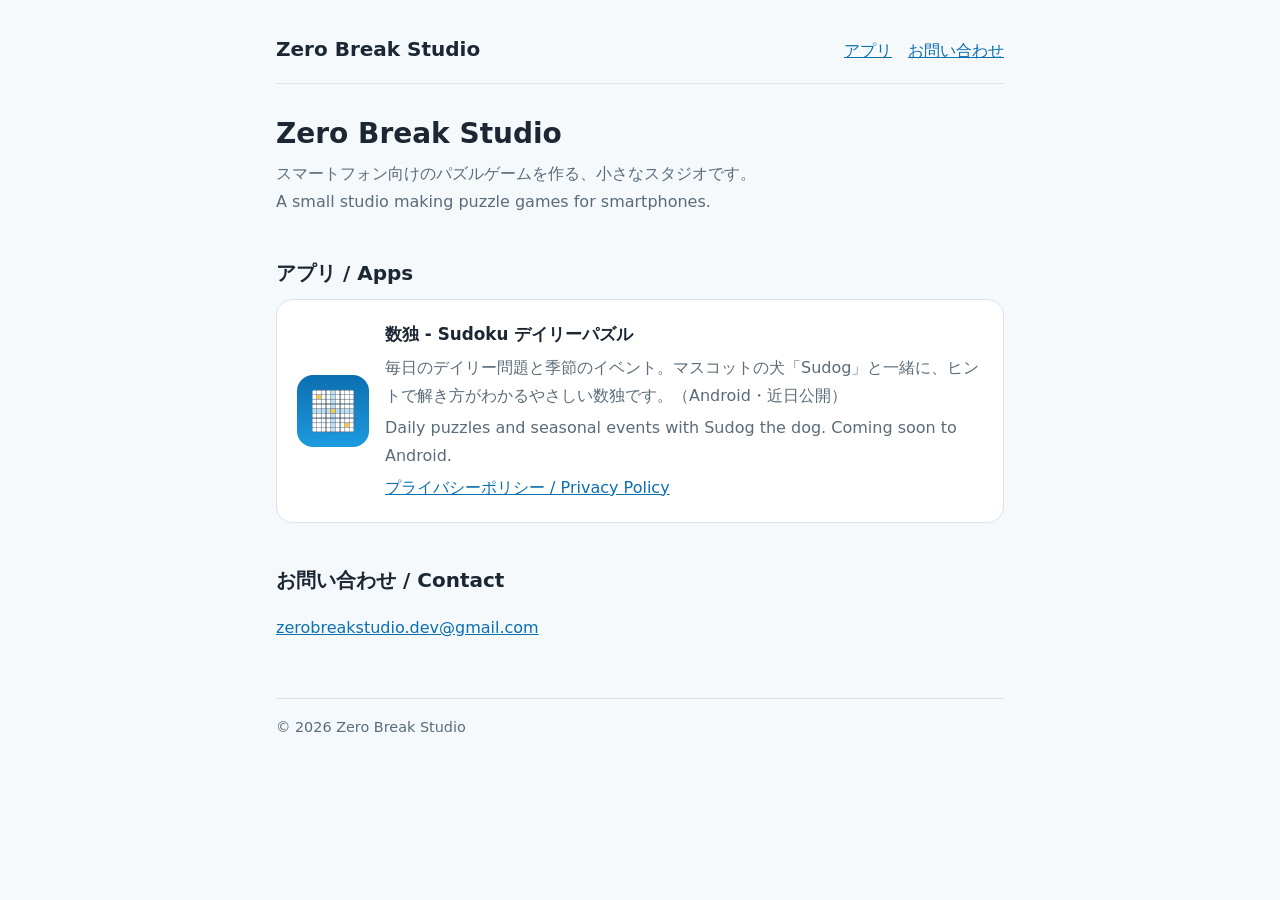
==== index.html @ 4a83a1c3 "スタジオのページと数独のプライバシーポリシー Co-Authored-By: Claude Opus 5.5 <noreply@anthropic.com>" ====
<!doctype html>
<html lang="ja">
<head>
  <meta charset="utf-8">
  <meta name="viewport" content="width=device-width, initial-scale=1">
  <title>Zero Break Studio</title>
  <meta name="description" content="Zero Break Studio は、スマートフォン向けのパズルゲームを作る小さなスタジオです。">
  <link rel="icon" href="assets/sudoku-icon.png">
  <link rel="stylesheet" href="assets/style.css">
</head>
<body>
  <div class="wrap">
    <header class="site">
      <a class="brand" href="./">Zero Break Studio</a>
      <nav><a href="#apps">アプリ</a><a href="#contact">お問い合わせ</a></nav>
    </header>

    <main>
      <h1>Zero Break Studio</h1>
      <p class="lead">スマートフォン向けのパズルゲームを作る、小さなスタジオです。<br>
        A small studio making puzzle games for smartphones.</p>

      <h2 id="apps">アプリ / Apps</h2>
      <div class="card app">
        <img src="assets/sudoku-icon.png" alt="数独 - Sudoku デイリーパズル のアイコン">
        <div>
          <h3>数独 - Sudoku デイリーパズル</h3>
          <p>毎日のデイリー問題と季節のイベント。マスコットの犬「Sudog」と一緒に、ヒントで解き方がわかるやさしい数独です。（Android・近日公開）</p>
          <p>Daily puzzles and seasonal events with Sudog the dog. Coming soon to Android.</p>
          <p><a href="sudoku/privacy/">プライバシーポリシー / Privacy Policy</a></p>
        </div>
      </div>

      <h2 id="contact">お問い合わせ / Contact</h2>
      <p><a href="mailto:zerobreakstudio.dev@gmail.com">zerobreakstudio.dev@gmail.com</a></p>
    </main>

    <footer>&copy; 2026 Zero Break Studio</footer>
  </div>
</body>
</html>
---- assets/style.css ----
/* Zero Break Studio のサイト共通のスタイル。明るい・暗い表示の両方に対応する */
:root {
  --bg: #F5F9FC;
  --surface: #FFFFFF;
  --text: #1C2733;
  --muted: #5B6B7A;
  --line: #D9E3EC;
  --accent: #1E9BE0;
  --accent-strong: #0B6FB0;
  color-scheme: light;
}

@media (prefers-color-scheme: dark) {
  :root {
    --bg: #11181F;
    --surface: #1A232C;
    --text: #E6EDF3;
    --muted: #9AA9B7;
    --line: #2C3945;
    --accent: #4DB4F0;
    --accent-strong: #8CCFF7;
    color-scheme: dark;
  }
}

* { box-sizing: border-box; }

body {
  margin: 0;
  background: var(--bg);
  color: var(--text);
  font-family: "Hiragino Sans", "Noto Sans JP", "Yu Gothic", system-ui, sans-serif;
  line-height: 1.75;
}

.wrap {
  max-width: 760px;
  margin: 0 auto;
  padding: 32px 16px 64px;
}

header.site {
  display: flex;
  align-items: baseline;
  justify-content: space-between;
  gap: 12px;
  padding-bottom: 16px;
  border-bottom: 1px solid var(--line);
  margin-bottom: 32px;
}

header.site a.brand {
  color: var(--text);
  text-decoration: none;
  font-weight: 700;
  font-size: 1.25rem;
}

header.site nav a { margin-left: 16px; }

a { color: var(--accent-strong); }

h1 { font-size: 1.75rem; line-height: 1.3; margin: 0 0 8px; }
h2 { font-size: 1.25rem; margin: 40px 0 8px; }
h3 { font-size: 1.05rem; margin: 28px 0 4px; }

.lead { color: var(--muted); margin-top: 0; }

.card {
  background: var(--surface);
  border: 1px solid var(--line);
  border-radius: 16px;
  padding: 20px;
}

.app {
  display: flex;
  gap: 16px;
  align-items: center;
}

.app img {
  width: 72px;
  height: 72px;
  border-radius: 16px;
  flex-shrink: 0;
}

.app h3 { margin: 0; }
.app p { margin: 4px 0 0; color: var(--muted); }

table {
  width: 100%;
  border-collapse: collapse;
  margin: 8px 0;
  font-size: 0.95rem;
}

th, td {
  text-align: left;
  vertical-align: top;
  padding: 8px;
  border-bottom: 1px solid var(--line);
}

th { color: var(--muted); font-weight: 600; }

.lang-switch { font-size: 0.95rem; }

footer {
  margin-top: 56px;
  padding-top: 16px;
  border-top: 1px solid var(--line);
  color: var(--muted);
  font-size: 0.9rem;
}

@media (max-width: 480px) {
  table, thead, tbody, tr, th, td { font-size: 0.9rem; }
  header.site { flex-direction: column; align-items: flex-start; }
  header.site nav a { margin: 0 16px 0 0; }
}
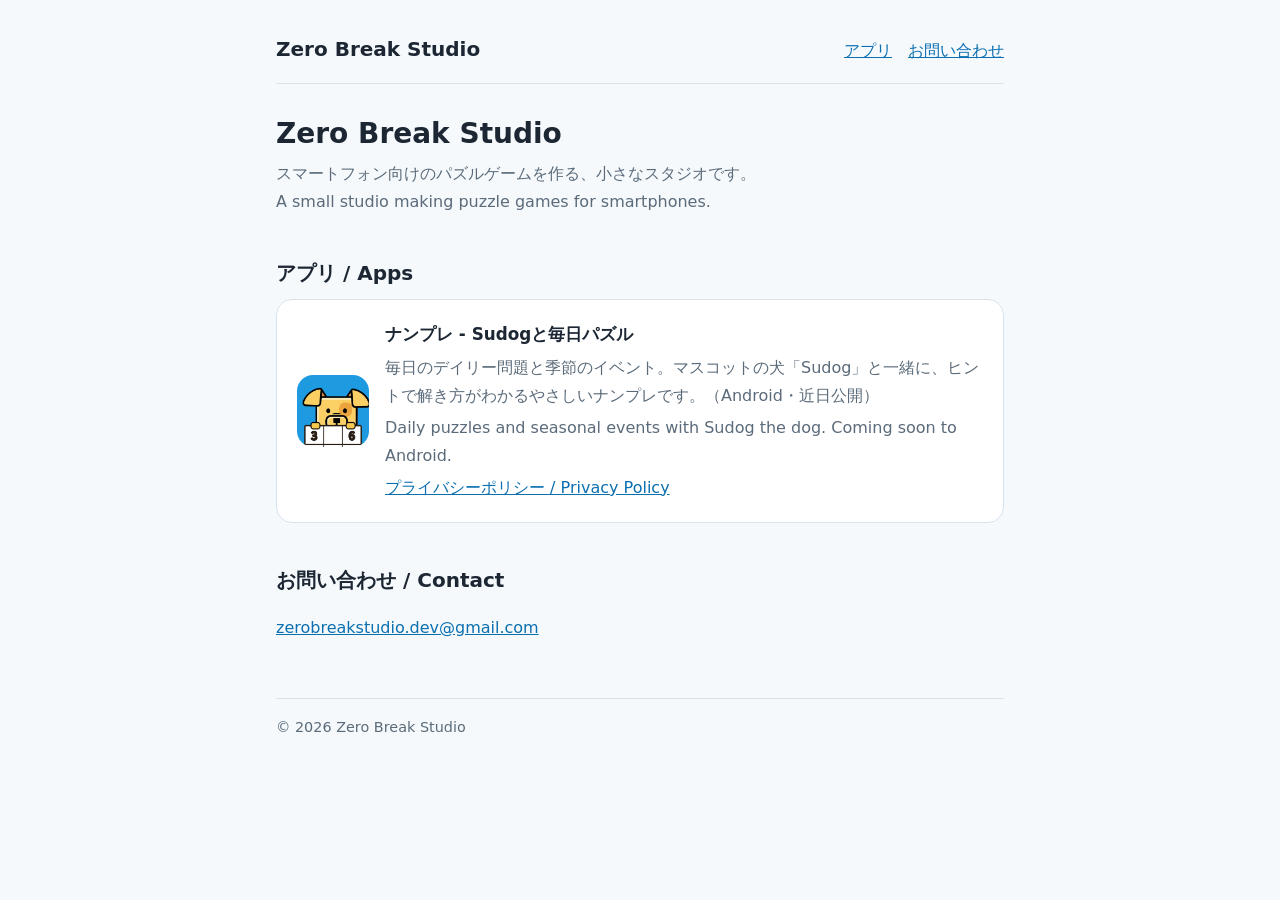
==== commit 42fa180c: "アプリ名をナンプレ - Sudogと毎日パズルに変え、アイコンを新しくした Co-Authored-By: Claude Opus 5.5 <noreply@anthropic.com>" ====
--- a/index.html
+++ b/index.html
@@ -22,10 +22,10 @@
 
       <h2 id="apps">アプリ / Apps</h2>
       <div class="card app">
-        <img src="assets/sudoku-icon.png" alt="数独 - Sudoku デイリーパズル のアイコン">
+        <img src="assets/sudoku-icon.png" alt="ナンプレ - Sudogと毎日パズル のアイコン">
         <div>
-          <h3>数独 - Sudoku デイリーパズル</h3>
-          <p>毎日のデイリー問題と季節のイベント。マスコットの犬「Sudog」と一緒に、ヒントで解き方がわかるやさしい数独です。（Android・近日公開）</p>
+          <h3>ナンプレ - Sudogと毎日パズル</h3>
+          <p>毎日のデイリー問題と季節のイベント。マスコットの犬「Sudog」と一緒に、ヒントで解き方がわかるやさしいナンプレです。（Android・近日公開）</p>
           <p>Daily puzzles and seasonal events with Sudog the dog. Coming soon to Android.</p>
           <p><a href="sudoku/privacy/">プライバシーポリシー / Privacy Policy</a></p>
         </div>
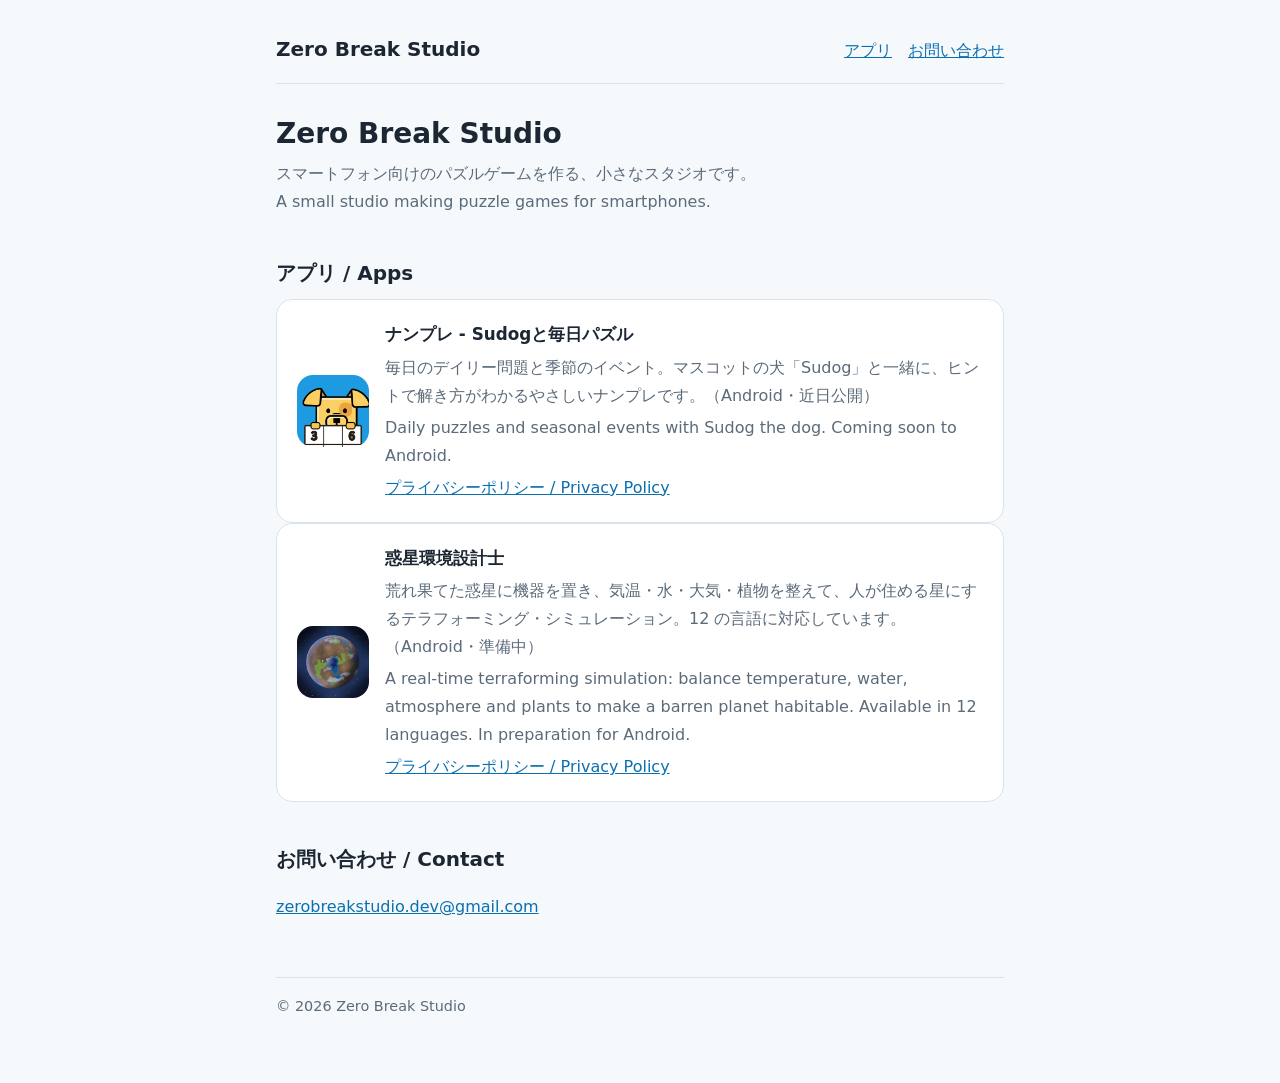
==== commit 8ff0e63b: "惑星環境設計士のプライバシーポリシーとアプリの紹介を追加" ====
--- a/index.html
+++ b/index.html
@@ -31,6 +31,16 @@
         </div>
       </div>
 
+      <div class="card app">
+        <img src="assets/planetarchitect-icon.png" alt="惑星環境設計士 のアイコン">
+        <div>
+          <h3>惑星環境設計士</h3>
+          <p>荒れ果てた惑星に機器を置き、気温・水・大気・植物を整えて、人が住める星にするテラフォーミング・シミュレーション。12 の言語に対応しています。（Android・準備中）</p>
+          <p>A real-time terraforming simulation: balance temperature, water, atmosphere and plants to make a barren planet habitable. Available in 12 languages. In preparation for Android.</p>
+          <p><a href="planetarchitect/privacy/">プライバシーポリシー / Privacy Policy</a></p>
+        </div>
+      </div>
+
       <h2 id="contact">お問い合わせ / Contact</h2>
       <p><a href="mailto:zerobreakstudio.dev@gmail.com">zerobreakstudio.dev@gmail.com</a></p>
     </main>
